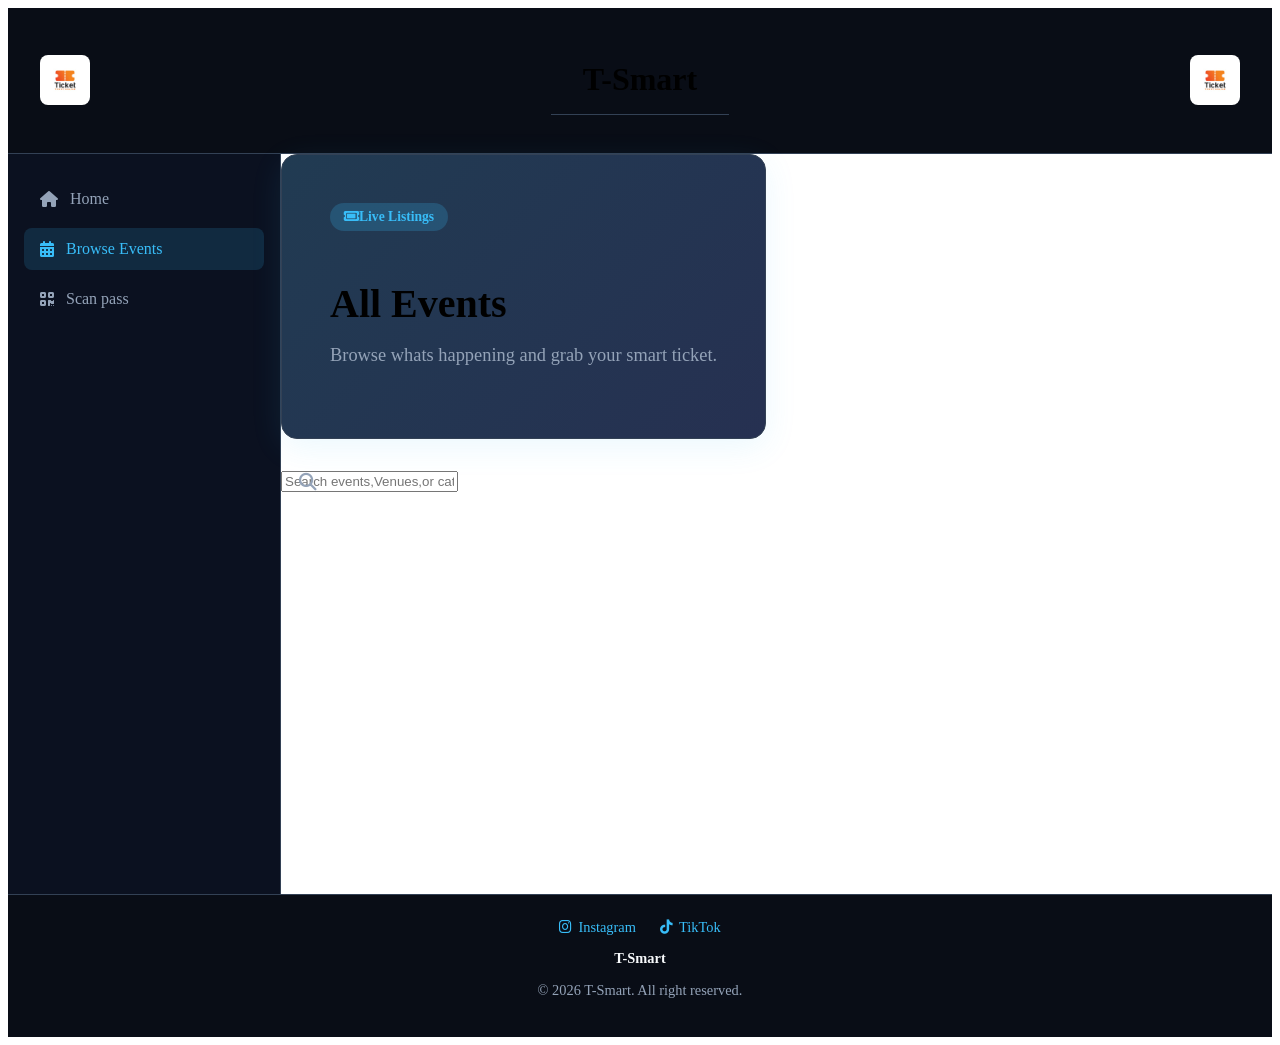
==== Halisi-events.html @ 3220a72a "changes in spelling from fas-solid to fa-solid" ====
<!doctype html>
<html lang="en">
  <head>
    <meta charset="UTF-8" />
    <meta name="viewport" content="width=device-width, initial-scale=1.0" />
    <title>T-Smart | Browse Events</title>

    <link rel="stylesheet" href="styles.css" />

    <link
      rel="stylesheet"
      href="https://cdnjs.cloudflare.com/ajax/libs/font-awesome/6.4.0/css/all.min.css"
    />
  </head>
  <body>
    <header class="site-header">
      <img
        src="Images/logo.jpg"
        alt="logo"
        class="header-img header-img-left"
      />
      <h1 class="site-header h1">T-Smart</h1>
      <img
        src="Images/logo.jpg"
        alt="logo"
        class="header-img header-img-right"
      />
    </header>
    <div class="layout">
      <nav class="sidebar">
        <a href="index.html"><i class="fa-solid fa-house"></i>Home</a>
        <a href="Halisi-events.html" class="active"
          ><i class="fa-solid fa-calendar-days"></i>Browse Events</a
        >
        <a href="qrcode.html"><i class="fa-solid fa-qrcode"></i>Scan pass</a>
      </nav>

      <main class="content body">
        <section class="hero-section">
          <div class="hero-badge">
            <i class="fa-solid fa-ticket"></i>Live Listings
          </div>
          <h1 class="hero-title">All Events</h1>
          <p class="hero-subtitle">
            Browse whats happening and grab your smart ticket.
          </p>
        </section>

        <section class="events-section">
          <div class="search-container">
            <i class="fa-solid fa-magnifying-glass search-icon"></i>
            <input
              type="text"
              id="event-search"
              placeholder="Search events,Venues,or categories..."
            />
          </div>

          <div id="event-list" class="event-grid"></div>
        </section>
      </main>
    </div>

    <footer class="footer">
      <div class="footer-socials">
        <a href="https://www.instagram.com/" target="_blank">
          <i class="fa-brands fa-instagram"></i> Instagram
        </a>

        <a href="https://www.tiktok.com/" target="_blank">
          <i class="fa-brands fa-tiktok"></i> TikTok
        </a>
      </div>
      <p class="footer-brand">T-Smart</p>
      <p class="">&copy; 2026 T-Smart. All right reserved.</p>
    </footer>

    <script src="script.js"></script>
  </body>
</html>
---- styles.css ----
/* ==========================================================================
   HOMEPAGE & HEADER SPECIFIC STYLES
   ========================================================================== */

/* Header Styling */
.site-header {
    display: flex;
    align-items: center;
    justify-content: space-between;
    padding: 16px 32px;
    background: #090d16;
    border-bottom: 1px solid #334155;
}

.header-img {
    height: 50px;
    width: auto;
    border-radius: 8px;
    object-fit: cover;
}

.header-title {
    font-size: 2rem;
    font-weight: 800;
    letter-spacing: 1px;
    background: linear-gradient(135deg, #38bdf8, #6366f1);
    -webkit-background-clip: text;
    -webkit-text-fill-color: transparent;
}

/* Layout Grid */
.layout {
    display: flex;
    min-height: calc(100vh - 160px);
}

.sidebar {
    width: 240px;
    background-color: #0b1120;
    border-right: 1px solid #334155;
    padding: 24px 16px;
    display: flex;
    flex-direction: column;
    gap: 8px;
}

.sidebar a {
    display: flex;
    align-items: center;
    gap: 12px;
    padding: 12px 16px;
    color: #94a3b8;
    text-decoration: none;
    border-radius: 8px;
    font-weight: 500;
    transition: all 0.25s ease;
}

.sidebar a:hover, .sidebar a.active {
    background: rgba(56, 189, 248, 0.15);
    color: #38bdf8;
}

.content-body {
    flex: 1;
    padding: 32px;
    background-color: #0f172a;
    color: #f8fafc;
}

/* Hero Section */
.hero-section {
    background: linear-gradient(135deg, rgba(56, 189, 248, 0.12), rgba(99, 102, 241, 0.12)), #1e293b;
    border: 1px solid #334155;
    border-radius: 16px;
    padding: 48px;
    margin-bottom: 32px;
    box-shadow: 0 8px 32px rgba(56, 189, 248, 0.1);
}

.hero-badge {
    display: inline-block;
    background: rgba(56, 189, 248, 0.2);
    color: #38bdf8;
    padding: 6px 14px;
    border-radius: 20px;
    font-size: 0.85rem;
    font-weight: 600;
    margin-bottom: 16px;
}

.hero-title {
    font-size: 2.5rem;
    font-weight: 700;
    margin-bottom: 12px;
}

.hero-subtitle {
    color: #94a3b8;
    font-size: 1.15rem;
    max-width: 600px;
    margin-bottom: 24px;
}

.hero-cta-group {
    display: flex;
    gap: 16px;
}

/* Metrics Section */
.metrics-grid {
    display: grid;
    grid-template-columns: repeat(auto-fit, minmax(220px, 1fr));
    gap: 20px;
    margin-bottom: 40px;
}

.metric-card {
    background: #1e293b;
    border: 1px solid #334155;
    border-radius: 12px;
    padding: 20px;
    display: flex;
    align-items: center;
    gap: 16px;
}

.metric-icon {
    font-size: 1.8rem;
    color: #38bdf8;
}

.metric-card h3 {
    font-size: 1.1rem;
    font-weight: 600;
}

.metric-card p {
    color: #94a3b8;
    font-size: 0.85rem;
}

/* About Section */
.about-section {
    margin-top: 16px;
}

.section-header {
    margin-bottom: 24px;
}

.section-header h2 {
    font-size: 1.8rem;
    margin-bottom: 6px;
}

.section-header p {
    color: #94a3b8;
}

.about-grid {
    display: grid;
    grid-template-columns: repeat(auto-fit, minmax(260px, 1fr));
    gap: 24px;
}

.about-card {
    background: #1e293b;
    border: 1px solid #334155;
    border-radius: 12px;
    padding: 24px;
    transition: transform 0.25s ease;
}

.about-card:hover {
    transform: translateY(-4px);
}

.feature-icon {
    font-size: 1.8rem;
    color: #6366f1;
    margin-bottom: 12px;
}

/* Footer */
.footer {
    background: #090d16;
    border-top: 1px solid #334155;
    padding: 24px 32px;
    text-align: center;
    color: #94a3b8;
    font-size: 0.9rem;
}

.footer-socials {
    display: flex;
    justify-content: center;
    gap: 24px;
    margin-bottom: 12px;
}

.footer-socials a {
    color: #38bdf8;
    text-decoration: none;
    font-weight: 500;
    display: flex;
    align-items: center;
    gap: 6px;
}

.footer-brand {
    font-weight: 700;
    color: #f8fafc;
}
/* ==========================================================================
   EVENTS PAGE SPECIFIC STYLES
   ========================================================================== */

/* Search Bar Container */
.search-container {
    position: relative;
    max-width: 600px;
    margin-bottom: 32px;
}

.search-icon {
    position: absolute;
    left: 18px;
    top: 50%;
    transform: translateY(-50%);
    color: #94a3b8;
    font-size: 1.1rem;
}

.search-input {
    width: 100%;
    padding: 14px 20px 14px 48px;
    background: #1e293b;
    border: 1px solid #334155;
    border-radius: 12px;
    color: #f8fafc;
    font-size: 1rem;
    outline: none;
    transition: all 0.25s ease;
}

.search-input:focus {
    border-color: #38bdf8;
    box-shadow: 0 0 0 3px rgba(56, 189, 248, 0.15);
}

.search-input::placeholder {
    color: #64748b;
}

/* Event Cards Grid */
.event-grid {
    display: grid;
    grid-template-columns: repeat(auto-fill, minmax(280px, 1fr));
    gap: 24px;
}

/* Base Card Styling for JS-rendered items */
.event-card {
    background: #1e293b;
    border: 1px solid #334155;
    border-radius: 12px;
    overflow: hidden;
    display: flex;
    flex-direction: column;
    transition: transform 0.25s ease, box-shadow 0.25s ease;
}

.event-card:hover {
    transform: translateY(-4px);
    box-shadow: 0 12px 24px rgba(0, 0, 0, 0.3);
    border-color: #475569;
}

.event-card img {
    width: 100%;
    height: 180px;
    object-fit: cover;
}

.event-card-content {
    padding: 20px;
    display: flex;
    flex-direction: column;
    flex: 1;
}

.event-card h3 {
    font-size: 1.2rem;
    font-weight: 600;
    margin-bottom: 8px;
}

.event-card p {
    color: #94a3b8;
    font-size: 0.9rem;
    margin-bottom: 16px;
}
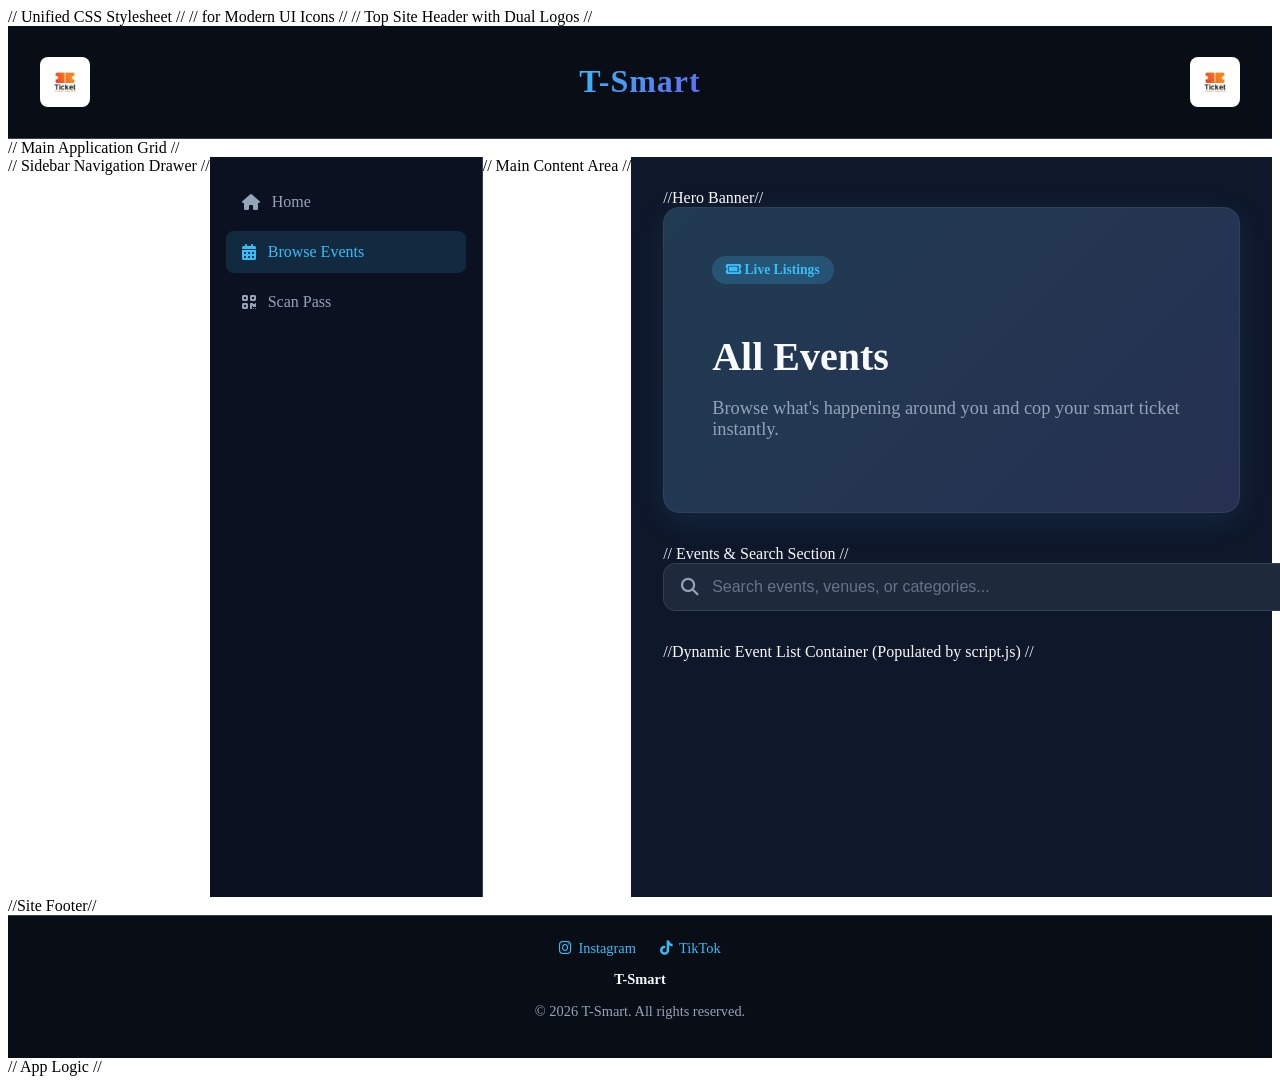
==== commit d00f50a3: "halisi-events.html" ====
--- a/Halisi-events.html
+++ b/Halisi-events.html
@@ -1,80 +1,80 @@
-<!doctype html>
+<!DOCTYPE html>
 <html lang="en">
-  <head>
+<head>
     <meta charset="UTF-8" />
     <meta name="viewport" content="width=device-width, initial-scale=1.0" />
     <title>T-Smart | Browse Events</title>
+    
+    // Unified CSS Stylesheet //
+    <link rel="stylesheet" href="styles.css" />
+    
+    //  for Modern UI Icons //
+    <link rel="stylesheet" href="https://cdnjs.cloudflare.com/ajax/libs/font-awesome/6.4.0/css/all.min.css" />
+</head>
+<body>
 
-    <link rel="stylesheet" href="styles.css" />
+    // Top Site Header with Dual Logos //
+    <header class="site-header">
+        <img src="Images/logo.jpg" alt="T-Smart Logo Left" class="header-img header-img-left" />
+        <h1 class="header-title">T-Smart</h1>
+        <img src="Images/logo.jpg" alt="T-Smart Logo Right" class="header-img header-img-right" />
+    </header>
 
-    <link
-      rel="stylesheet"
-      href="https://cdnjs.cloudflare.com/ajax/libs/font-awesome/6.4.0/css/all.min.css"
-    />
-  </head>
-  <body>
-    <header class="site-header">
-      <img
-        src="Images/logo.jpg"
-        alt="logo"
-        class="header-img header-img-left"
-      />
-      <h1 class="site-header h1">T-Smart</h1>
-      <img
-        src="Images/logo.jpg"
-        alt="logo"
-        class="header-img header-img-right"
-      />
-    </header>
+    // Main Application Grid //
     <div class="layout">
-      <nav class="sidebar">
-        <a href="index.html"><i class="fa-solid fa-house"></i>Home</a>
-        <a href="Halisi-events.html" class="active"
-          ><i class="fa-solid fa-calendar-days"></i>Browse Events</a
-        >
-        <a href="qrcode.html"><i class="fa-solid fa-qrcode"></i>Scan pass</a>
-      </nav>
+        
+        // Sidebar Navigation Drawer //
+        <nav class="sidebar">
+            <a href="index.html"><i class="fa-solid fa-house"></i> Home</a>
+            <a href="Halisi-events.html" class="active"><i class="fa-solid fa-calendar-days"></i> Browse Events</a>
+            <a href="qrcode.html"><i class="fa-solid fa-qrcode"></i> Scan Pass</a>
+        </nav>
+        
+        // Main Content Area //
+        <main class="content-body">
+            
+            //Hero Banner//
+            <section class="hero-section">
+                <div class="hero-badge"><i class="fa-solid fa-ticket"></i> Live Listings</div>
+                <h1 class="hero-title">All Events</h1>
+                <p class="hero-subtitle">Browse what's happening around you and cop your smart ticket instantly.</p>
+            </section>
 
-      <main class="content body">
-        <section class="hero-section">
-          <div class="hero-badge">
-            <i class="fa-solid fa-ticket"></i>Live Listings
-          </div>
-          <h1 class="hero-title">All Events</h1>
-          <p class="hero-subtitle">
-            Browse whats happening and grab your smart ticket.
-          </p>
-        </section>
+            // Events & Search Section //
+            <section class="events-section">
+                <!-- Search & Filter Controls -->
+                <div class="search-container">
+                    <i class="fa-solid fa-magnifying-glass search-icon"></i>
+                    <input 
+                        type="text" 
+                        id="event-search" 
+                        class="search-input" 
+                        placeholder="Search events, venues, or categories..." 
+                    />
+                </div>
 
-        <section class="events-section">
-          <div class="search-container">
-            <i class="fa-solid fa-magnifying-glass search-icon"></i>
-            <input
-              type="text"
-              id="event-search"
-              placeholder="Search events,Venues,or categories..."
-            />
-          </div>
+                //Dynamic Event List Container (Populated by script.js) //
+                <div id="event-list" class="event-grid"></div>
+            </section>
 
-          <div id="event-list" class="event-grid"></div>
-        </section>
-      </main>
+        </main>
     </div>
 
+    //Site Footer//
     <footer class="footer">
-      <div class="footer-socials">
-        <a href="https://www.instagram.com/" target="_blank">
-          <i class="fa-brands fa-instagram"></i> Instagram
-        </a>
-
-        <a href="https://www.tiktok.com/" target="_blank">
-          <i class="fa-brands fa-tiktok"></i> TikTok
-        </a>
-      </div>
-      <p class="footer-brand">T-Smart</p>
-      <p class="">&copy; 2026 T-Smart. All right reserved.</p>
+        <div class="footer-socials">
+            <a href="https://www.instagram.com/" target="_blank">
+                <i class="fa-brands fa-instagram"></i> Instagram
+            </a>
+            <a href="https://www.tiktok.com/" target="_blank">
+                <i class="fa-brands fa-tiktok"></i> TikTok
+            </a>
+        </div>
+        <p class="footer-brand">T-Smart</p>
+        <p>&copy; 2026 T-Smart. All rights reserved.</p>
     </footer>
 
+    //  App Logic //
     <script src="script.js"></script>
-  </body>
+</body>
 </html>
--- a/styles.css
+++ b/styles.css
@@ -24,7 +24,7 @@
     font-weight: 800;
     letter-spacing: 1px;
     background: linear-gradient(135deg, #38bdf8, #6366f1);
-    -webkit-background-clip: text;
+    -webkit-background-clip:text;
     -webkit-text-fill-color: transparent;
 }
 
@@ -235,7 +235,7 @@
 .search-input {
     width: 100%;
     padding: 14px 20px 14px 48px;
-    background: #1e293b;
+    background-color: #1e293b;
     border: 1px solid #334155;
     border-radius: 12px;
     color: #f8fafc;
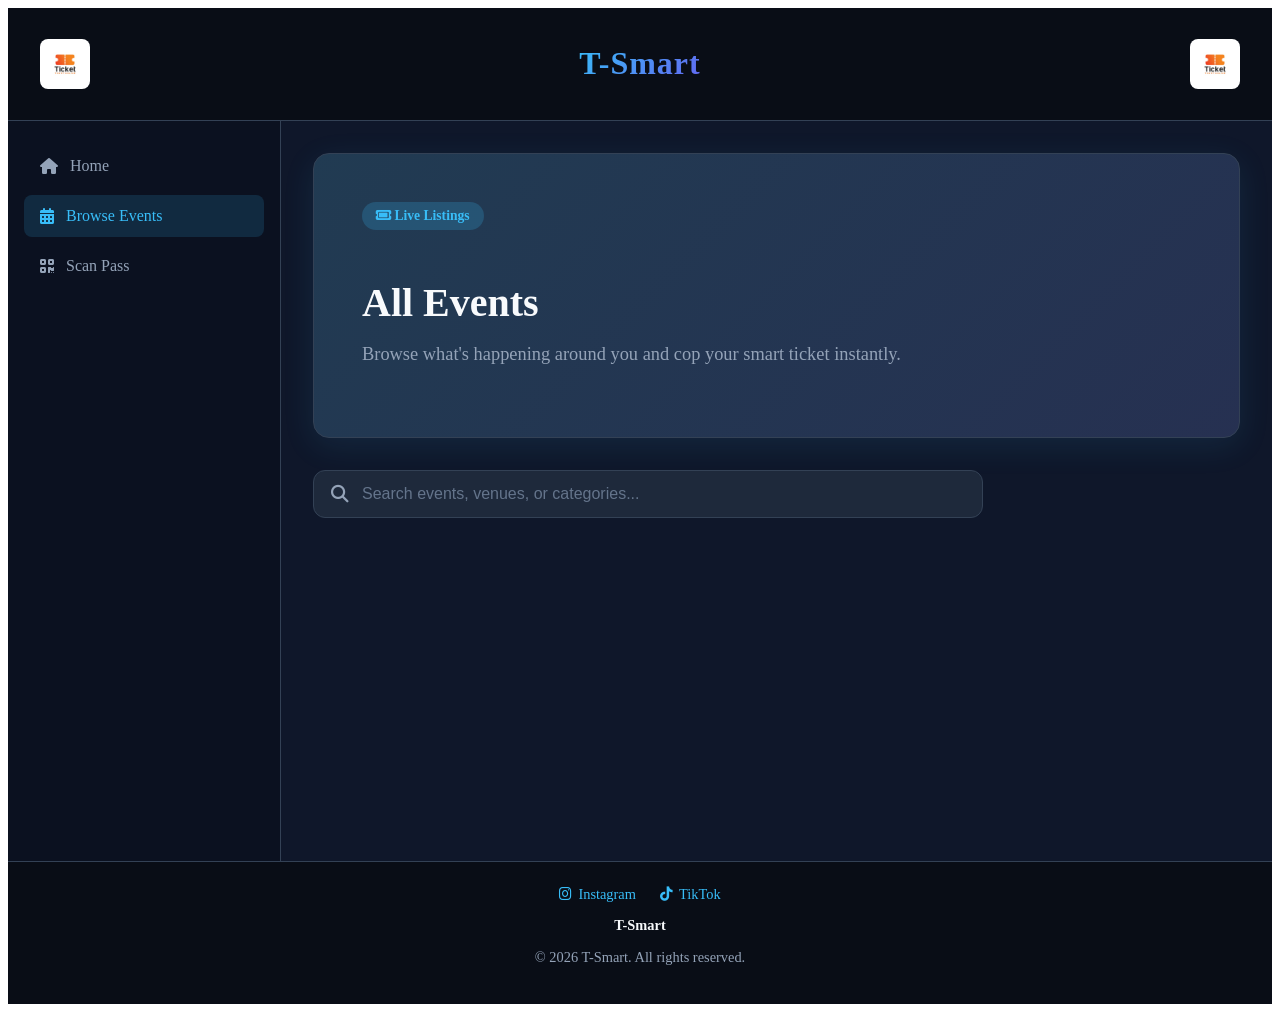
==== commit e345bb38: "REmove explanattions" ====
--- a/Halisi-events.html
+++ b/Halisi-events.html
@@ -5,42 +5,40 @@
     <meta name="viewport" content="width=device-width, initial-scale=1.0" />
     <title>T-Smart | Browse Events</title>
     
-    // Unified CSS Stylesheet //
     <link rel="stylesheet" href="styles.css" />
     
-    //  for Modern UI Icons //
+  
     <link rel="stylesheet" href="https://cdnjs.cloudflare.com/ajax/libs/font-awesome/6.4.0/css/all.min.css" />
 </head>
 <body>
 
-    // Top Site Header with Dual Logos //
     <header class="site-header">
         <img src="Images/logo.jpg" alt="T-Smart Logo Left" class="header-img header-img-left" />
         <h1 class="header-title">T-Smart</h1>
         <img src="Images/logo.jpg" alt="T-Smart Logo Right" class="header-img header-img-right" />
     </header>
 
-    // Main Application Grid //
+  
     <div class="layout">
         
-        // Sidebar Navigation Drawer //
+      
         <nav class="sidebar">
             <a href="index.html"><i class="fa-solid fa-house"></i> Home</a>
             <a href="Halisi-events.html" class="active"><i class="fa-solid fa-calendar-days"></i> Browse Events</a>
             <a href="qrcode.html"><i class="fa-solid fa-qrcode"></i> Scan Pass</a>
         </nav>
         
-        // Main Content Area //
+      
         <main class="content-body">
             
-            //Hero Banner//
+        
             <section class="hero-section">
                 <div class="hero-badge"><i class="fa-solid fa-ticket"></i> Live Listings</div>
                 <h1 class="hero-title">All Events</h1>
                 <p class="hero-subtitle">Browse what's happening around you and cop your smart ticket instantly.</p>
             </section>
 
-            // Events & Search Section //
+            
             <section class="events-section">
                 <!-- Search & Filter Controls -->
                 <div class="search-container">
@@ -53,14 +51,13 @@
                     />
                 </div>
 
-                //Dynamic Event List Container (Populated by script.js) //
                 <div id="event-list" class="event-grid"></div>
             </section>
 
         </main>
     </div>
 
-    //Site Footer//
+
     <footer class="footer">
         <div class="footer-socials">
             <a href="https://www.instagram.com/" target="_blank">
@@ -74,7 +71,7 @@
         <p>&copy; 2026 T-Smart. All rights reserved.</p>
     </footer>
 
-    //  App Logic //
+
     <script src="script.js"></script>
 </body>
 </html>
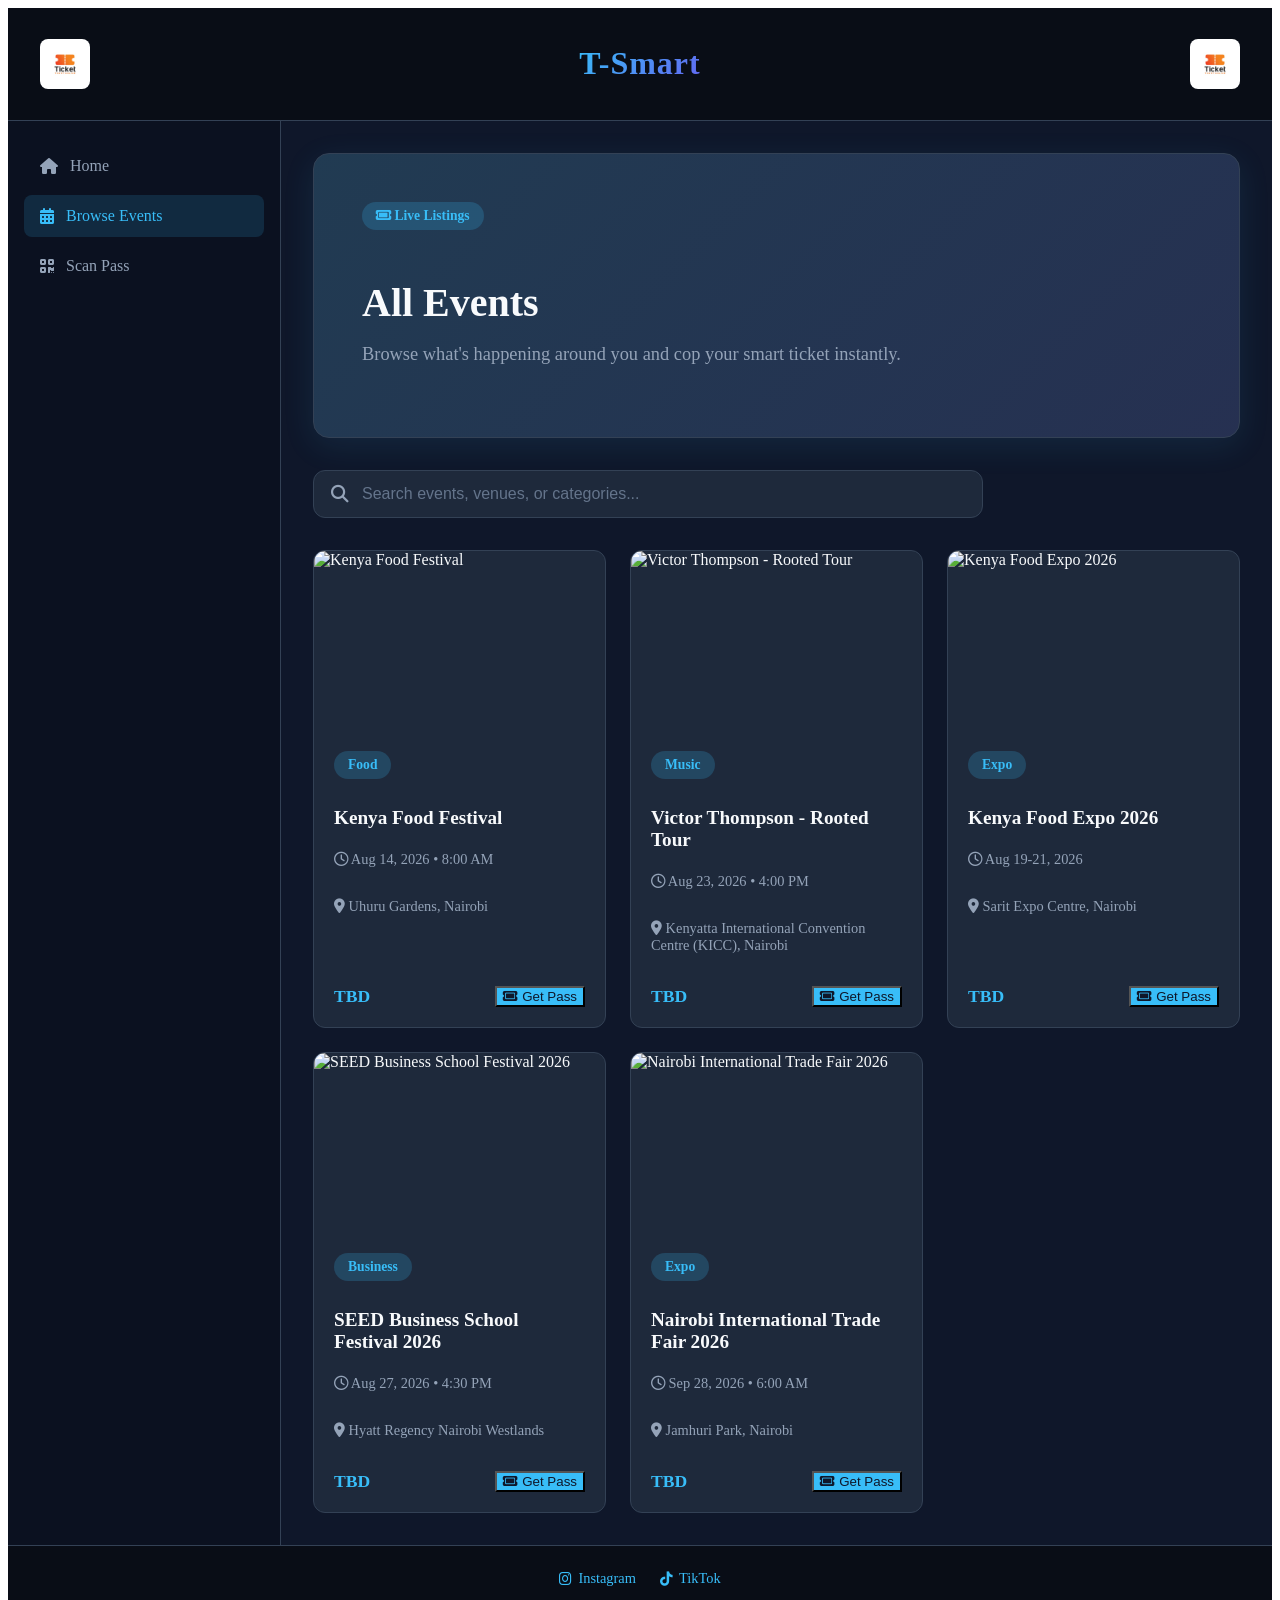
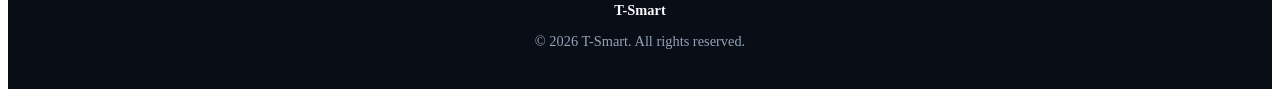
==== commit 88194d9e: "The register pop up" ====
--- a/Halisi-events.html
+++ b/Halisi-events.html
@@ -73,5 +73,23 @@
 
 
     <script src="script.js"></script>
+    <div id="registerModal" class="modal-overlay" style="display: none;">
+  <div class="modal-box">
+    <button id="closeModalBtn" class="modal-close" aria-label="Close">&times;</button>
+    <h3>Register for <span id="modalEventTitle"></span></h3>
+    <form id="registerForm">
+      <label for="holderName">Full Name</label>
+      <input type="text" id="holderName" required placeholder="Your full name" />
+
+      <label for="holderEmail">Email</label>
+      <input type="email" id="holderEmail" required placeholder="you@example.com" />
+
+      <button type="submit" class="btn btn-primary" style="margin-top: 16px;">
+        Confirm & Get Pass
+      </button>
+    </form>
+  </div>
+</div>
+
 </body>
 </html>
--- a/styles.css
+++ b/styles.css
@@ -212,9 +212,8 @@
     font-weight: 700;
     color: #f8fafc;
 }
-/* ==========================================================================
-   EVENTS PAGE SPECIFIC STYLES
-   ========================================================================== */
+
+  /* EVENTS PAGE SPECIFIC STYLE */
 
 /* Search Bar Container */
 .search-container {
@@ -300,4 +299,142 @@
     color: #94a3b8;
     font-size: 0.9rem;
     margin-bottom: 16px;
+}
+
+/*TICKET & QR PASS SPECIFIC */
+
+/* Ticket Card Styling */
+.ticket-wrapper {
+    margin-bottom: 32px;
+}
+
+.ticket-card {
+    background: #1e293b;
+    border: 1px solid #334155;
+    border-radius: 16px;
+    padding: 32px;
+    max-width: 480px;
+    margin: 0 auto;
+    text-align: center;
+    box-shadow: 0 8px 32px rgba(0, 0, 0, 0.4);
+}
+
+.ticket-header {
+    display: flex;
+    align-items: center;
+    justify-content: center;
+    gap: 10px;
+    margin-bottom: 24px;
+    color: #38bdf8;
+}
+
+.ticket-icon {
+    font-size: 1.5rem;
+}
+
+.ticket-details {
+    text-align: left;
+    background: #0f172a;
+    padding: 20px;
+    border-radius: 12px;
+    border: 1px solid #334155;
+    margin-bottom: 24px;
+}
+
+.ticket-details p {
+    margin-bottom: 10px;
+    color: #94a3b8;
+    font-size: 0.95rem;
+}
+
+.ticket-details p:last-child {
+    margin-bottom: 0;
+}
+
+.ticket-details strong {
+    color: #f8fafc;
+}
+
+.ticket-id-badge {
+    font-family: monospace;
+    background: rgba(56, 189, 248, 0.15);
+    color: #38bdf8;
+    padding: 2px 8px;
+    border-radius: 4px;
+}
+
+/* QR Code Container */
+.qrcode-container {
+    background: #ffffff;
+    padding: 20px;
+    border-radius: 12px;
+    display: inline-block;
+    box-shadow: 0 4px 12px rgba(0, 0, 0, 0.2);
+}
+
+.qrcode-container img {
+    margin: 0 auto;
+}
+
+/* Gate Scanner Card & Buttons */
+.gate-scanner-card {
+    background: #1e293b;
+    border: 1px solid #334155;
+    border-radius: 16px;
+    padding: 28px;
+    max-width: 480px;
+    margin: 0 auto;
+}
+
+.gate-scanner-card h3 {
+    display: flex;
+    align-items: center;
+    gap: 10px;
+    font-size: 1.2rem;
+    margin-bottom: 8px;
+}
+
+.gate-scanner-card p {
+    color: #94a3b8;
+    font-size: 0.9rem;
+    margin-bottom: 20px;
+}
+
+.btn-block {
+    width: 100%;
+    display: block;
+    padding: 12px 20px;
+    border-radius: 8px;
+    font-weight: 600;
+    cursor: pointer;
+    margin-bottom: 12px;
+    border: none;
+    transition: all 0.2s ease;
+}
+
+.btn-primary {
+    background: #38bdf8;
+    color: #0f172a;
+}
+
+.btn-primary:hover {
+    background: #7dd3fc;
+}
+
+.btn-danger {
+    background: transparent;
+    color: #f43f5e;
+    border: 1px solid #f43f5e;
+}
+
+.btn-danger:hover {
+    background: rgba(244, 63, 94, 0.1);
+}
+
+.scan-message {
+    display: block;
+    margin-top: 12px;
+    font-size: 0.9rem;
+    font-weight: 600;
+    text-align: center;
 }
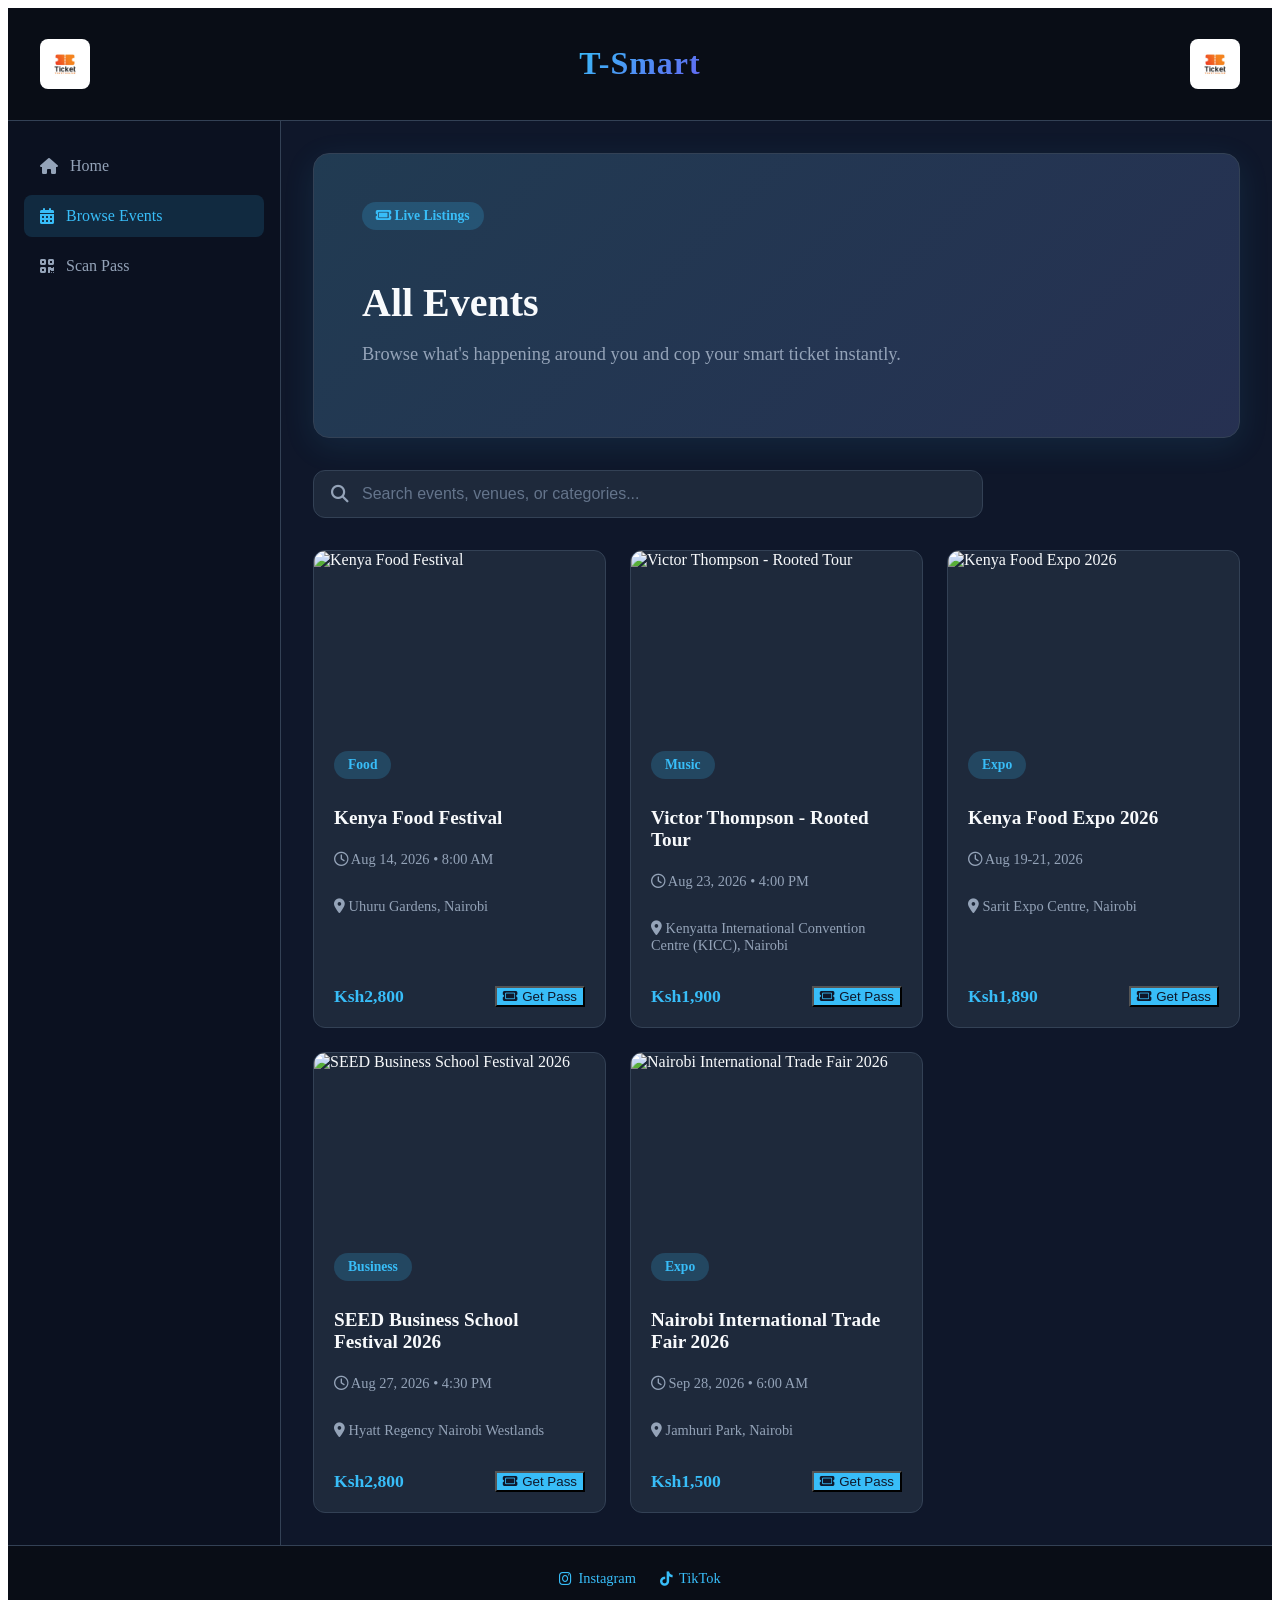
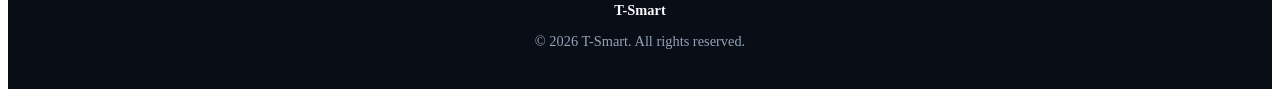
==== commit 11b5d203: "Polished READE.md file" ====
--- a/Halisi-events.html
+++ b/Halisi-events.html
@@ -70,10 +70,8 @@
         <p class="footer-brand">T-Smart</p>
         <p>&copy; 2026 T-Smart. All rights reserved.</p>
     </footer>
-
-
-    <script src="script.js"></script>
-    <div id="registerModal" class="modal-overlay" style="display: none;">
+       
+    <div id="registerModal" class="modal-overlay">
   <div class="modal-box">
     <button id="closeModalBtn" class="modal-close" aria-label="Close">&times;</button>
     <h3>Register for <span id="modalEventTitle"></span></h3>
@@ -91,5 +89,7 @@
   </div>
 </div>
 
+    <script src="script.js"></script>
+
 </body>
 </html>
--- a/styles.css
+++ b/styles.css
@@ -437,4 +437,66 @@
     font-size: 0.9rem;
     font-weight: 600;
     text-align: center;
+}
+
+.modal-overlay {
+    position: fixed;
+    inset: 0;
+    background: rgba(15, 23, 42, 0.6);
+    z-index: 1000;
+    display: flex;
+    align-items: center;
+    justify-content: center;
+    opacity: 0;
+    pointer-events: none;
+    transition: opacity 0.25s ease;
+}
+
+.modal-overlay.open {
+    opacity: 1;
+    pointer-events: auto;
+}
+
+.modal-box {
+    background: #1e293b;
+    padding: 32px;
+    border-radius: 12px;
+    width: 90%;
+    max-width: 400px;
+    position: relative;
+    box-shadow: 0 12px 32px rgba(0, 0, 0, 0.4);
+    transform: scale(0.95);
+    transition: transform 0.25s ease;
+}
+
+.modal-overlay.open .modal-box {
+    transform: scale(1);
+}
+
+.modal-close {
+    position: absolute;
+    top: 12px;
+    right: 16px;
+    background: none;
+    border: none;
+    color: #94a3b8;
+    font-size: 1.5rem;
+    cursor: pointer;
+}
+
+.modal-box label {
+    display: block;
+    margin-top: 12px;
+    margin-bottom: 4px;
+    color: #cbd5e1;
+    font-size: 0.9rem;
+}
+
+.modal-box input {
+    width: 100%;
+    padding: 10px;
+    border-radius: 6px;
+    border: 1px solid #334155;
+    background: #0f172a;
+    color: #f1f5f9;
 }
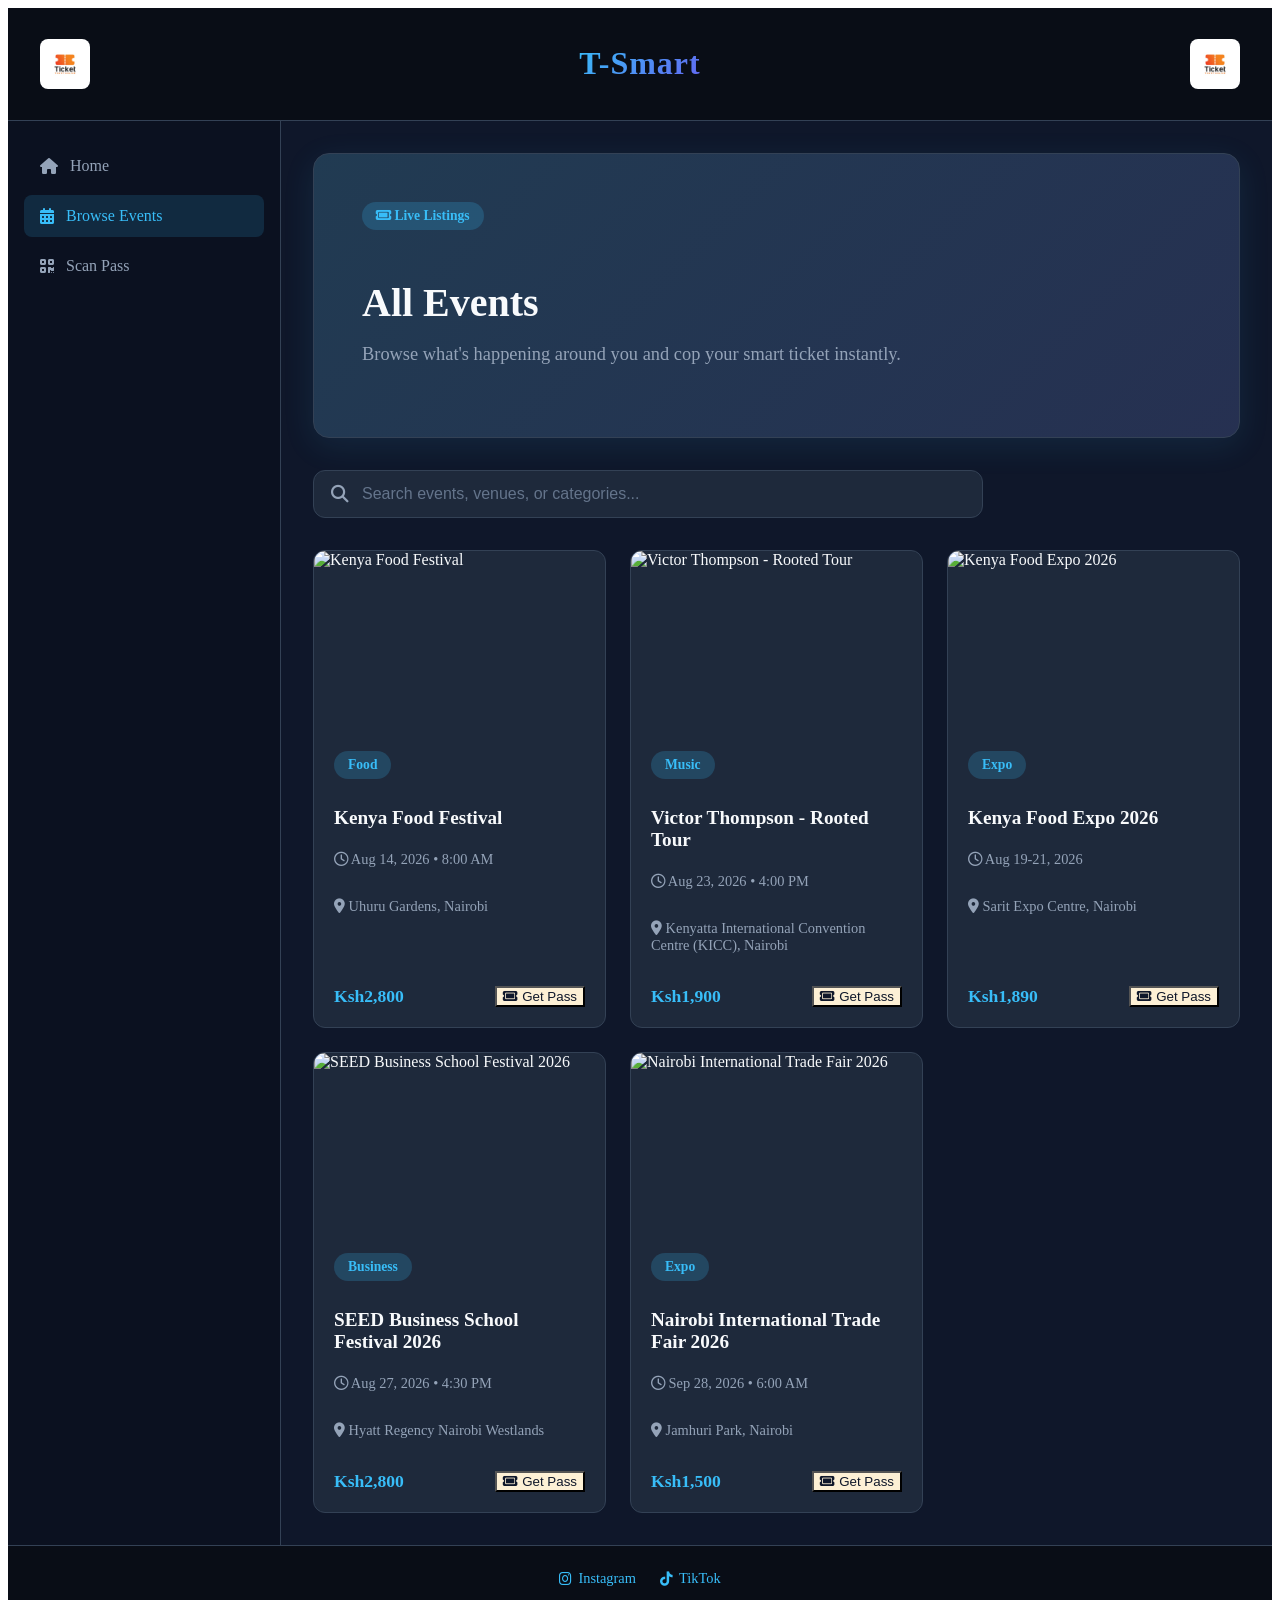
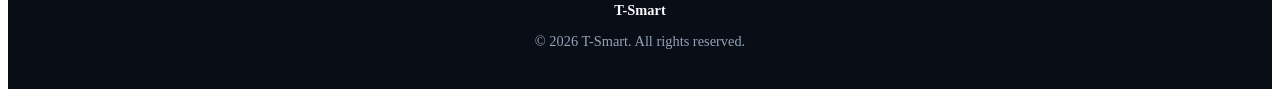
==== commit 6d0ab97e: "input for phone number,label" ====
--- a/Halisi-events.html
+++ b/Halisi-events.html
@@ -81,6 +81,8 @@
 
       <label for="holderEmail">Email</label>
       <input type="email" id="holderEmail" required placeholder="you@example.com" />
+      <label for="holderPhone">Mpesa Phone Number</label>
+      <input type="tel" id="holderPhone" required placeholder="07xxxxxxxxxx" pattern="0[71][0-9]{8}"/>
 
       <button type="submit" class="btn btn-primary" style="margin-top: 16px;">
         Confirm & Get Pass
--- a/styles.css
+++ b/styles.css
@@ -413,12 +413,21 @@
 }
 
 .btn-primary {
-    background: #38bdf8;
+    background:#fdf0d5;
     color: #0f172a;
 }
 
+.btn-secondary{
+    color:green;
+    
+}
+.btn-secondary:hover{
+    background-color: gainsboro;
+    
+}
+
 .btn-primary:hover {
-    background: #7dd3fc;
+    background:#333d29;
 }
 
 .btn-danger {
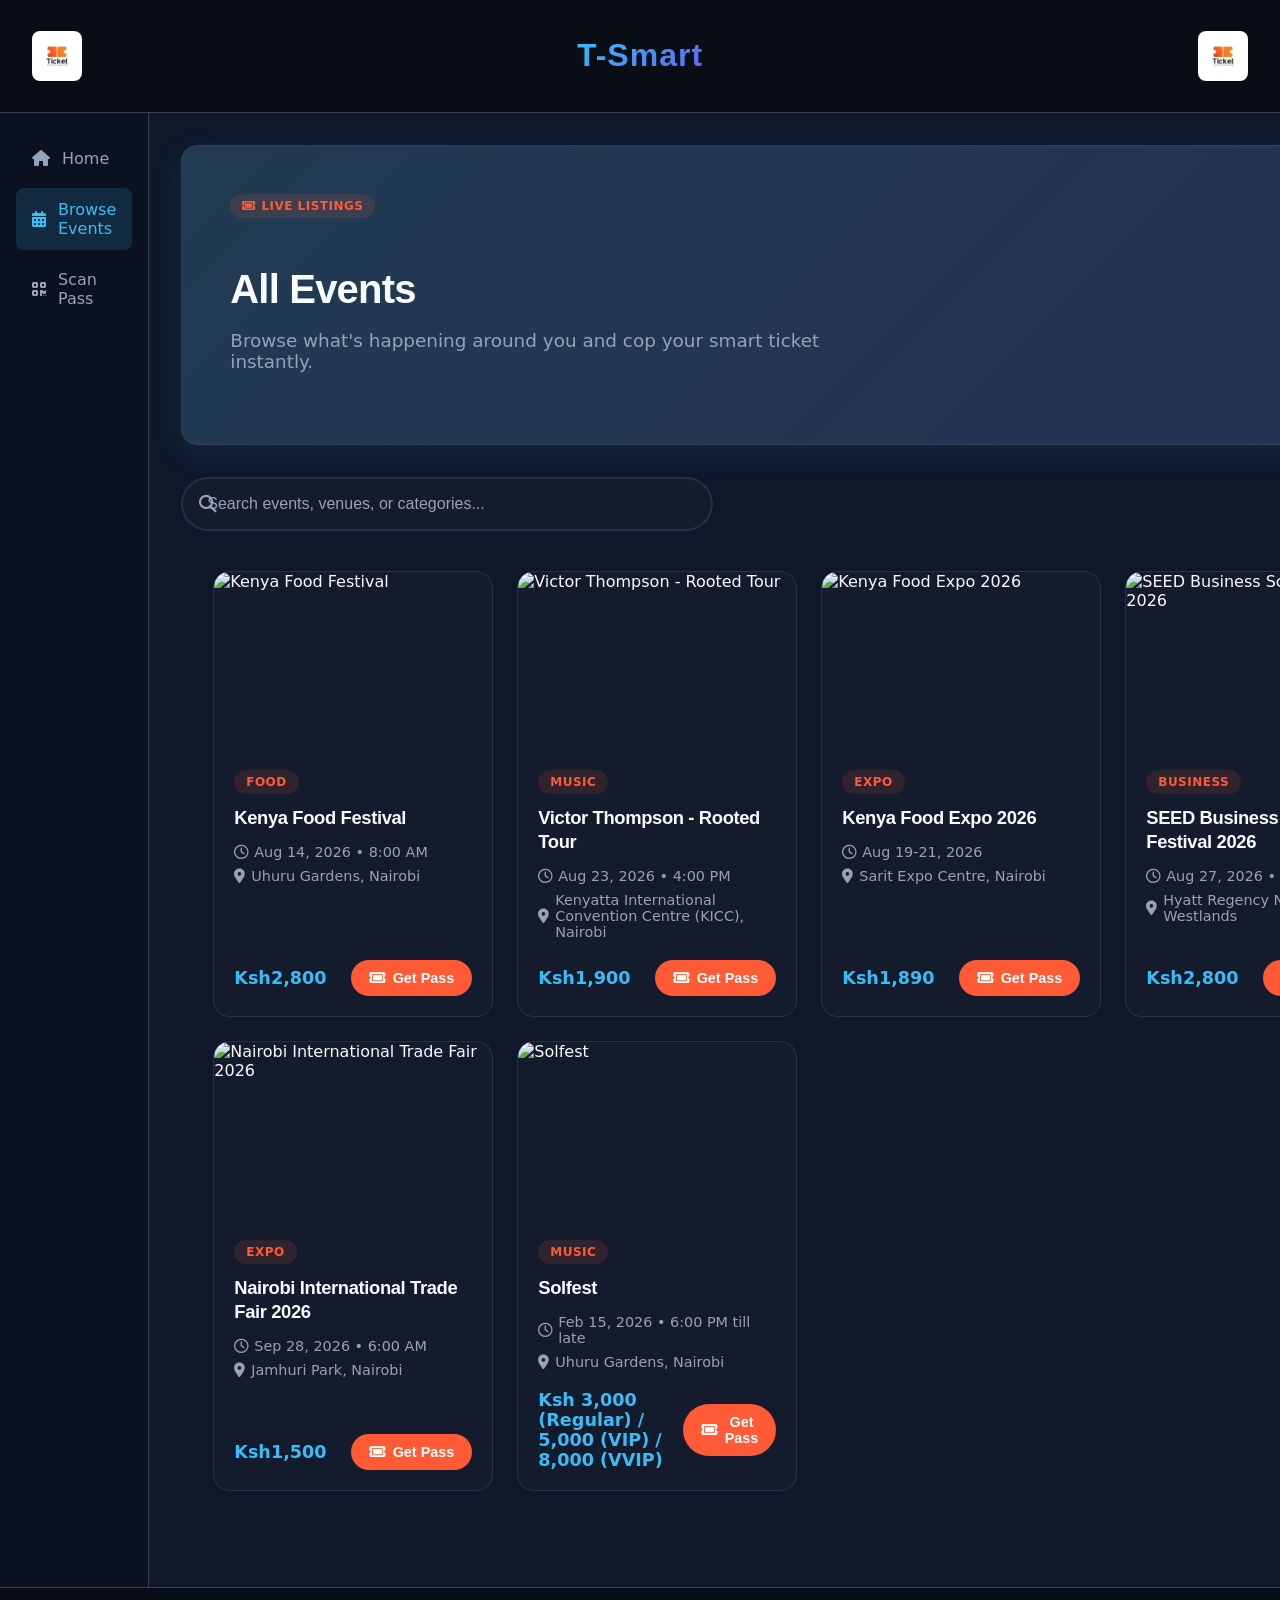
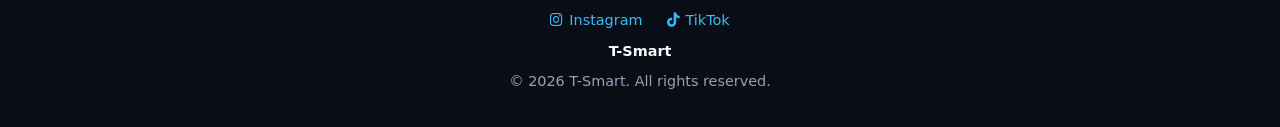
==== commit 95501974: "skiddle.css,link to stlesheets" ====
--- a/Halisi-events.html
+++ b/Halisi-events.html
@@ -9,6 +9,7 @@
     
   
     <link rel="stylesheet" href="https://cdnjs.cloudflare.com/ajax/libs/font-awesome/6.4.0/css/all.min.css" />
+    <link rel="stylesheet" href="skiddle.css" />
 </head>
 <body>
 
--- a/skiddle.css
+++ b/skiddle.css
@@ -0,0 +1,315 @@
+/* ==========================================================================
+   Skiddle-Inspired Theme
+   Built on your existing dark palette + class names — drop this in
+   AFTER your current stylesheet so it overrides where needed.
+   ========================================================================== */
+
+:root {
+    --bg: #0b1220;
+    --surface: #141b2d;
+    --surface-hover: #1b2438;
+    --border: #263049;
+    --text: #f1f5f9;
+    --text-muted: #94a3b8;
+    --accent: #ff5a36;        /* bold coral-orange — the one accent to spend boldness on */
+    --accent-hover: #ff7452;
+    --accent-soft: rgba(255, 90, 54, 0.12);
+}
+
+/* Google Fonts — bold display face + clean body face */
+@import url('https://fonts.googleapis.com/css2?family=Poppins:wght@600;700;800&family=Inter:wght@400;500;600&display=swap');
+
+body {
+    background: var(--bg);
+    color: var(--text);
+    font-family: 'Inter', system-ui, sans-serif;
+    margin: 0;
+}
+
+h1, h2, h3, .hero-title {
+    font-family: 'Poppins', sans-serif;
+    font-weight: 700;
+    letter-spacing: -0.02em;
+}
+
+/* ==========================================================================
+   Navbar
+   ========================================================================== */
+.navbar {
+    position: sticky;
+    top: 0;
+    z-index: 100;
+    display: flex;
+    align-items: center;
+    justify-content: space-between;
+    padding: 16px 32px;
+    background: rgba(11, 18, 32, 0.85);
+    backdrop-filter: blur(8px);
+    border-bottom: 1px solid var(--border);
+}
+
+.navbar .logo {
+    font-family: 'Poppins', sans-serif;
+    font-weight: 800;
+    font-size: 1.4rem;
+    color: var(--text);
+}
+
+.navbar .logo span {
+    color: var(--accent);
+}
+
+/* ==========================================================================
+   Hero / Search
+   ========================================================================== */
+.hero {
+    padding: 64px 32px 48px;
+    text-align: center;
+}
+
+.hero h1 {
+    font-size: clamp(2rem, 5vw, 3.2rem);
+    margin-bottom: 12px;
+}
+
+.hero h1 .highlight {
+    color: var(--accent);
+}
+
+.hero p {
+    color: var(--text-muted);
+    font-size: 1.05rem;
+    max-width: 520px;
+    margin: 0 auto 32px;
+}
+
+#event-search {
+    width: 100%;
+    max-width: 480px;
+    padding: 16px 24px;
+    border-radius: 999px;
+    border: 2px solid var(--border);
+    background: var(--surface);
+    color: var(--text);
+    font-size: 1rem;
+    outline: none;
+    transition: border-color 0.2s ease, box-shadow 0.2s ease;
+}
+
+#event-search::placeholder {
+    color: var(--text-muted);
+}
+
+#event-search:focus {
+    border-color: var(--accent);
+    box-shadow: 0 0 0 4px var(--accent-soft);
+}
+
+/* ==========================================================================
+   Event Grid & Cards
+   ========================================================================== */
+#event-list {
+    display: grid;
+    grid-template-columns: repeat(auto-fill, minmax(280px, 1fr));
+    gap: 24px;
+    padding: 8px 32px 64px;
+    max-width: 1200px;
+    margin: 0 auto;
+}
+
+.event-card {
+    background: var(--surface);
+    border: 1px solid var(--border);
+    border-radius: 16px;
+    overflow: hidden;
+    display: flex;
+    flex-direction: column;
+    transition: transform 0.25s ease, box-shadow 0.25s ease, border-color 0.25s ease;
+}
+
+.event-card:hover {
+    transform: translateY(-6px);
+    box-shadow: 0 16px 32px rgba(0, 0, 0, 0.35);
+    border-color: var(--accent);
+}
+
+.event-card img {
+    width: 100%;
+    height: 180px;
+    object-fit: cover;
+    display: block;
+}
+
+.event-card-content {
+    padding: 18px 20px 20px;
+    display: flex;
+    flex-direction: column;
+    flex-grow: 1;
+}
+
+.event-card-content h3 {
+    font-size: 1.15rem;
+    margin: 4px 0 10px;
+    line-height: 1.3;
+}
+
+.event-card-content p {
+    color: var(--text-muted);
+    font-size: 0.9rem;
+    margin: 4px 0;
+    display: flex;
+    align-items: center;
+    gap: 6px;
+}
+
+/* Category badge — pill style like Skiddle's genre tags */
+.hero-badge {
+    display: inline-block;
+    background: var(--accent-soft);
+    color: var(--accent);
+    font-size: 0.75rem;
+    font-weight: 600;
+    text-transform: uppercase;
+    letter-spacing: 0.04em;
+    padding: 5px 12px;
+    border-radius: 999px;
+}
+
+/* ==========================================================================
+   Buttons
+   ========================================================================== */
+.btn {
+    display: inline-flex;
+    align-items: center;
+    gap: 8px;
+    padding: 10px 18px;
+    border-radius: 999px;
+    font-weight: 600;
+    font-size: 0.9rem;
+    border: none;
+    cursor: pointer;
+    transition: background 0.2s ease, transform 0.15s ease;
+}
+
+.btn:active {
+    transform: scale(0.97);
+}
+
+.btn-primary {
+    background: var(--accent);
+    color: #fff;
+}
+
+.btn-primary:hover {
+    background: var(--accent-hover);
+}
+
+/* ==========================================================================
+   Registration Modal — aligned to the same accent color
+   ========================================================================== */
+.modal-overlay {
+    position: fixed;
+    inset: 0;
+    background: rgba(11, 18, 32, 0.7);
+    z-index: 1000;
+    display: flex;
+    align-items: center;
+    justify-content: center;
+    opacity: 0;
+    pointer-events: none;
+    transition: opacity 0.25s ease;
+}
+
+.modal-overlay.open {
+    opacity: 1;
+    pointer-events: auto;
+}
+
+.modal-box {
+    background: var(--surface);
+    border: 1px solid var(--border);
+    padding: 32px;
+    border-radius: 16px;
+    width: 90%;
+    max-width: 400px;
+    position: relative;
+    transform: scale(0.95);
+    transition: transform 0.25s ease;
+}
+
+.modal-overlay.open .modal-box {
+    transform: scale(1);
+}
+
+.modal-box h3 {
+    margin-top: 0;
+    margin-bottom: 20px;
+}
+
+.modal-box h3 span {
+    color: var(--accent);
+}
+
+.modal-close {
+    position: absolute;
+    top: 12px;
+    right: 16px;
+    background: none;
+    border: none;
+    color: var(--text-muted);
+    font-size: 1.5rem;
+    cursor: pointer;
+}
+
+.modal-box label {
+    display: block;
+    margin-top: 14px;
+    margin-bottom: 6px;
+    color: var(--text-muted);
+    font-size: 0.85rem;
+    font-weight: 500;
+}
+
+.modal-box input {
+    width: 100%;
+    padding: 12px 14px;
+    border-radius: 8px;
+    border: 1px solid var(--border);
+    background: var(--bg);
+    color: var(--text);
+    font-size: 0.95rem;
+    box-sizing: border-box;
+    outline: none;
+    transition: border-color 0.2s ease;
+}
+
+.modal-box input:focus {
+    border-color: var(--accent);
+}
+
+/* ==========================================================================
+   Empty state (no search results)
+   ========================================================================== */
+#event-list p {
+    color: var(--text-muted);
+}
+
+/* ==========================================================================
+   Responsive
+   ========================================================================== */
+
+/* Tablet */
+@media (max-width: 1024px) {
+    #event-list {
+        grid-template-columns: repeat(auto-fill, minmax(240px, 1fr));
+        padding: 8px 20px 56px;
+    }
+    .hero { padding: 48px 20px 40px; }
+}
+
+/* Mobile */
+@media (max-width: 600px) {
+    .navbar { padding: 12px 16px; }
+    .hero { padding: 40px 16px 32px; }
+    #event-list { padding: 8px 16px 48px; grid-template-columns: 1fr; }
+}
